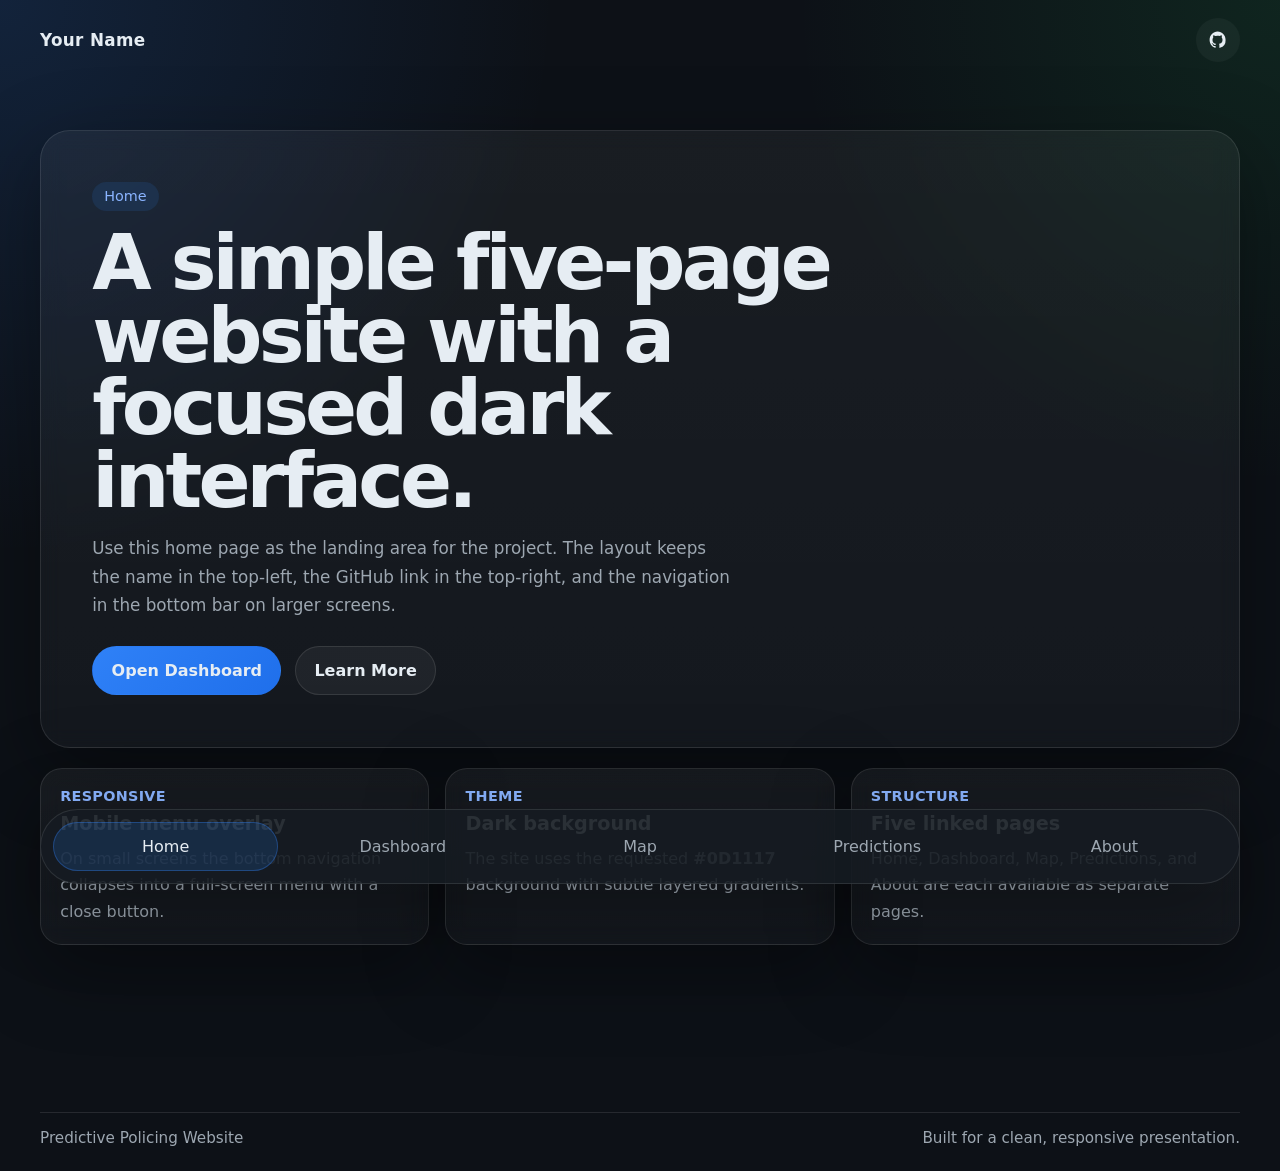
==== index.html @ 3b839e6a "Basic Structure - Done" ====
<!DOCTYPE html>
<html lang="en">
  <head>
    <meta charset="UTF-8" />
    <meta name="viewport" content="width=device-width, initial-scale=1.0" />
    <title>Home | Predictive Policing</title>
    <link rel="stylesheet" href="styles.css" />
    <script defer src="script.js"></script>
  </head>
  <body>
    <div class="site-shell">
      <header class="top-bar">
        <a class="brand" href="index.html">Your Name</a>
        <div class="top-actions">
          <a class="icon-button" href="https://github.com/" target="_blank" rel="noreferrer" aria-label="GitHub profile">
            <svg class="github-icon" viewBox="0 0 24 24" aria-hidden="true">
              <path d="M12 2C6.477 2 2 6.656 2 12.391c0 4.59 2.865 8.477 6.839 9.856.5.094.682-.224.682-.498 0-.246-.01-1.005-.015-1.822-2.782.623-3.37-1.215-3.37-1.215-.455-1.187-1.11-1.503-1.11-1.503-.908-.643.069-.63.069-.63 1.004.074 1.532 1.065 1.532 1.065.892 1.568 2.341 1.115 2.91.852.091-.666.35-1.115.635-1.371-2.22-.262-4.555-1.142-4.555-5.083 0-1.12.383-2.036 1.012-2.755-.102-.265-.439-1.333.097-2.78 0 0 .824-.27 2.701 1.053a9.06 9.06 0 0 1 2.457-.346c.833.004 1.673.118 2.457.346 1.875-1.323 2.698-1.053 2.698-1.053.538 1.447.2 2.515.098 2.78.63.719 1.01 1.635 1.01 2.755 0 3.951-2.34 4.817-4.568 5.074.359.319.678.947.678 1.91 0 1.379-.012 2.49-.012 2.829 0 .277.18.598.688.496A10.01 10.01 0 0 0 22 12.391C22 6.656 17.523 2 12 2Z" />
            </svg>
          </a>
          <button class="menu-button" type="button" data-menu-open aria-expanded="false" aria-controls="mobile-menu">
            Menu
          </button>
        </div>
      </header>

      <main class="main-content">
        <section class="page-hero">
          <div class="hero-card">
            <span class="kicker">Home</span>
            <h1 class="page-title">A simple five-page website with a focused dark interface.</h1>
            <p class="page-copy">
              Use this home page as the landing area for the project. The layout keeps the name in the top-left,
              the GitHub link in the top-right, and the navigation in the bottom bar on larger screens.
            </p>
            <div class="hero-actions">
              <a class="button primary" href="dashboard.html">Open Dashboard</a>
              <a class="button" href="about.html">Learn More</a>
            </div>
          </div>
        </section>

        <section class="page-grid">
          <article class="info-card span-4">
            <p class="card-label">Responsive</p>
            <h2 class="card-title">Mobile menu overlay</h2>
            <p class="card-text">On small screens the bottom navigation collapses into a full-screen menu with a close button.</p>
          </article>
          <article class="info-card span-4">
            <p class="card-label">Theme</p>
            <h2 class="card-title">Dark background</h2>
            <p class="card-text">The site uses the requested <strong>#0D1117</strong> background with subtle layered gradients.</p>
          </article>
          <article class="info-card span-4">
            <p class="card-label">Structure</p>
            <h2 class="card-title">Five linked pages</h2>
            <p class="card-text">Home, Dashboard, Map, Predictions, and About are each available as separate pages.</p>
          </article>
        </section>
      </main>

      <nav class="bottom-bar" aria-label="Primary navigation">
        <div class="bottom-nav">
          <a class="nav-link active" href="index.html">Home</a>
          <a class="nav-link" href="dashboard.html">Dashboard</a>
          <a class="nav-link" href="map.html">Map</a>
          <a class="nav-link" href="predictions.html">Predictions</a>
          <a class="nav-link" href="about.html">About</a>
        </div>
      </nav>

      <footer class="footer">
        <div class="footer-inner">
          <span>Predictive Policing Website</span>
          <span>Built for a clean, responsive presentation.</span>
        </div>
      </footer>
    </div>

    <div class="mobile-menu" id="mobile-menu" data-mobile-menu aria-hidden="true">
      <div class="mobile-menu-panel">
        <div class="mobile-menu-header">
          <span class="brand">Your Name</span>
          <button class="menu-close" type="button" data-menu-close>Close</button>
        </div>
        <div class="mobile-menu-links">
          <a class="mobile-menu-link active" href="index.html" data-menu-link>Home</a>
          <a class="mobile-menu-link" href="dashboard.html" data-menu-link>Dashboard</a>
          <a class="mobile-menu-link" href="map.html" data-menu-link>Map</a>
          <a class="mobile-menu-link" href="predictions.html" data-menu-link>Predictions</a>
          <a class="mobile-menu-link" href="about.html" data-menu-link>About</a>
        </div>
      </div>
    </div>
  </body>
</html>
---- styles.css ----
:root {
  color-scheme: dark;
  --bg: #0d1117;
  --panel: #161b22;
  --panel-2: #0f1720;
  --border: rgba(255, 255, 255, 0.1);
  --text: #e6edf3;
  --muted: #9da7b1;
  --accent: #2f81f7;
  --accent-2: #22c55e;
  --shadow: 0 24px 80px rgba(0, 0, 0, 0.35);
  --radius: 22px;
  --max-width: 1200px;
}

* {
  box-sizing: border-box;
}

html {
  scroll-behavior: smooth;
}

body {
  margin: 0;
  min-height: 100vh;
  font-family: Inter, ui-sans-serif, system-ui, -apple-system, BlinkMacSystemFont, "Segoe UI", sans-serif;
  background:
    radial-gradient(circle at top left, rgba(47, 129, 247, 0.16), transparent 32%),
    radial-gradient(circle at top right, rgba(34, 197, 94, 0.11), transparent 28%),
    var(--bg);
  color: var(--text);
}

body.menu-open {
  overflow: hidden;
}

a {
  color: inherit;
  text-decoration: none;
}

img,
svg {
  display: block;
}

.site-shell {
  min-height: 100vh;
  display: flex;
  flex-direction: column;
}

.top-bar,
.bottom-bar,
.footer-inner,
.page-main,
.page-hero,
.page-grid,
.mobile-menu-panel {
  width: min(var(--max-width), calc(100% - 2rem));
  margin: 0 auto;
}

.top-bar {
  display: flex;
  align-items: center;
  justify-content: space-between;
  gap: 1rem;
  padding: 1.1rem 0 0.75rem;
}

.brand {
  font-size: 1.05rem;
  font-weight: 700;
  letter-spacing: 0.02em;
}

.top-actions {
  display: flex;
  align-items: center;
  gap: 0.75rem;
}

.icon-button,
.menu-button,
.menu-close,
.nav-link {
  border: 1px solid transparent;
  transition: transform 180ms ease, border-color 180ms ease, background-color 180ms ease, color 180ms ease, opacity 180ms ease;
}

.icon-button,
.menu-button,
.menu-close {
  display: inline-flex;
  align-items: center;
  justify-content: center;
  cursor: pointer;
  border-radius: 999px;
  background: rgba(255, 255, 255, 0.04);
  color: var(--text);
}

.icon-button:hover,
.menu-button:hover,
.menu-close:hover,
.nav-link:hover {
  transform: translateY(-1px);
  border-color: rgba(255, 255, 255, 0.14);
}

.icon-button {
  width: 2.75rem;
  height: 2.75rem;
}

.github-icon {
  width: 1.2rem;
  height: 1.2rem;
  fill: currentColor;
}

.menu-button,
.menu-close {
  gap: 0.5rem;
  padding: 0.8rem 1rem;
  font: inherit;
}

.menu-button {
  display: none;
}

.main-content {
  flex: 1;
  padding: 0.5rem 0 2rem;
}

.page-hero {
  padding: 3rem 0 1.25rem;
}

.hero-card,
.info-card,
.metric-card,
.panel,
.mobile-menu-panel {
  background: linear-gradient(180deg, rgba(255, 255, 255, 0.05), rgba(255, 255, 255, 0.03));
  border: 1px solid var(--border);
  box-shadow: var(--shadow);
  backdrop-filter: blur(10px);
}

.hero-card {
  border-radius: calc(var(--radius) + 8px);
  padding: clamp(1.5rem, 4vw, 3.5rem);
}

.kicker {
  display: inline-flex;
  align-items: center;
  gap: 0.5rem;
  margin-bottom: 1rem;
  padding: 0.4rem 0.75rem;
  border-radius: 999px;
  background: rgba(47, 129, 247, 0.12);
  color: #8ab4ff;
  font-size: 0.9rem;
}

.page-title {
  margin: 0;
  max-width: 14ch;
  font-size: clamp(2.25rem, 6vw, 4.8rem);
  line-height: 0.95;
  letter-spacing: -0.05em;
}

.page-copy {
  max-width: 60ch;
  margin: 1rem 0 0;
  color: var(--muted);
  font-size: 1.05rem;
  line-height: 1.7;
}

.hero-actions {
  display: flex;
  flex-wrap: wrap;
  gap: 0.85rem;
  margin-top: 1.6rem;
}

.button {
  display: inline-flex;
  align-items: center;
  justify-content: center;
  gap: 0.5rem;
  padding: 0.9rem 1.15rem;
  border-radius: 999px;
  border: 1px solid var(--border);
  font-weight: 600;
  background: rgba(255, 255, 255, 0.05);
  color: var(--text);
}

.button.primary {
  background: linear-gradient(135deg, var(--accent), #1f6feb);
  border-color: transparent;
}

.page-grid {
  display: grid;
  grid-template-columns: repeat(12, 1fr);
  gap: 1rem;
  padding-bottom: 1.5rem;
}

.info-card,
.metric-card,
.panel {
  border-radius: var(--radius);
}

.info-card,
.panel {
  padding: 1.2rem;
}

.metric-card {
  padding: 1rem;
}

.page-grid .span-4 {
  grid-column: span 4;
}

.page-grid .span-6 {
  grid-column: span 6;
}

.page-grid .span-8 {
  grid-column: span 8;
}

.page-grid .span-12 {
  grid-column: span 12;
}

.card-label {
  margin: 0 0 0.5rem;
  color: #8ab4ff;
  font-size: 0.9rem;
  font-weight: 600;
  letter-spacing: 0.02em;
  text-transform: uppercase;
}

.card-title {
  margin: 0;
  font-size: 1.2rem;
}

.card-text {
  margin: 0.7rem 0 0;
  color: var(--muted);
  line-height: 1.65;
}

.metric-number {
  display: block;
  margin-bottom: 0.35rem;
  font-size: 2rem;
  font-weight: 800;
}

.metric-text {
  color: var(--muted);
}

.bottom-bar {
  position: sticky;
  bottom: 0;
  margin-top: auto;
  padding: 0.25rem 0 1rem;
}

.bottom-nav {
  display: flex;
  align-items: center;
  justify-content: space-between;
  gap: 0.75rem;
  padding: 0.75rem;
  border-radius: 999px;
  background: rgba(22, 27, 34, 0.9);
  border: 1px solid var(--border);
  box-shadow: var(--shadow);
}

.nav-link {
  flex: 1;
  text-align: center;
  padding: 0.85rem 0.9rem;
  border-radius: 999px;
  color: var(--muted);
  background: transparent;
}

.nav-link.active {
  color: var(--text);
  background: rgba(47, 129, 247, 0.16);
  border-color: rgba(47, 129, 247, 0.35);
}

.footer {
  padding: 1rem 0 1.5rem;
}

.footer-inner {
  padding-top: 1rem;
  border-top: 1px solid var(--border);
  color: var(--muted);
  font-size: 0.95rem;
  display: flex;
  align-items: center;
  justify-content: space-between;
  gap: 1rem;
}

.mobile-menu {
  position: fixed;
  inset: 0;
  z-index: 50;
  display: grid;
  place-items: center;
  background: rgba(13, 17, 23, 0.92);
  opacity: 0;
  pointer-events: none;
  transition: opacity 220ms ease;
}

.mobile-menu.is-open {
  opacity: 1;
  pointer-events: auto;
}

.mobile-menu-panel {
  display: flex;
  flex-direction: column;
  gap: 1rem;
  width: min(100% - 1.5rem, 560px);
  padding: 1.2rem;
  border-radius: 28px;
}

.mobile-menu-header {
  display: flex;
  align-items: center;
  justify-content: space-between;
  gap: 1rem;
}

.mobile-menu-links {
  display: grid;
  gap: 0.75rem;
}

.mobile-menu-link {
  padding: 1rem 1.1rem;
  border-radius: 18px;
  background: rgba(255, 255, 255, 0.04);
  border: 1px solid var(--border);
  color: var(--text);
  font-weight: 600;
}

.mobile-menu-link.active {
  background: rgba(47, 129, 247, 0.16);
  border-color: rgba(47, 129, 247, 0.35);
}

@media (max-width: 900px) {
  .page-grid .span-4,
  .page-grid .span-6,
  .page-grid .span-8 {
    grid-column: span 12;
  }
}

@media (max-width: 760px) {
  .menu-button {
    display: inline-flex;
  }

  .bottom-bar {
    display: none;
  }

  .top-bar,
  .footer-inner,
  .page-main,
  .page-hero,
  .page-grid {
    width: min(calc(100% - 1.2rem), var(--max-width));
  }

  .brand {
    font-size: 1rem;
  }

  .top-actions {
    gap: 0.5rem;
  }

  .hero-card {
    padding: 1.35rem;
  }

  .page-title {
    max-width: 10ch;
  }

  .footer-inner {
    flex-direction: column;
    align-items: flex-start;
  }
}
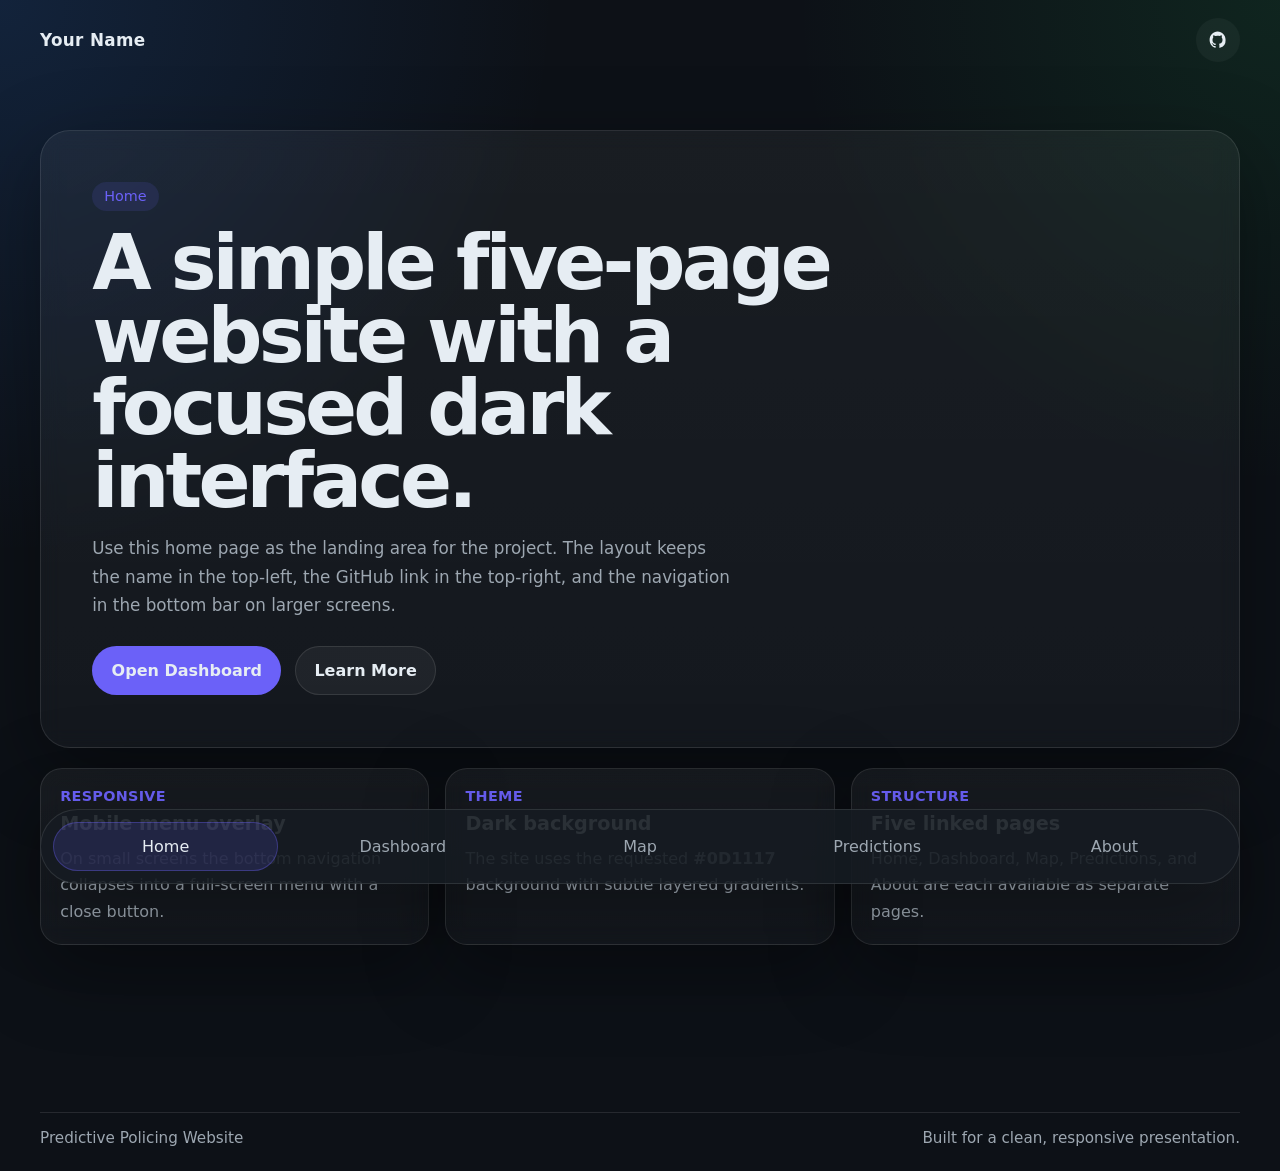
==== commit 7ac32197: "Colors Fixed Nav Bar Fixed" ====
--- a/index.html
+++ b/index.html
@@ -17,8 +17,10 @@
               <path d="M12 2C6.477 2 2 6.656 2 12.391c0 4.59 2.865 8.477 6.839 9.856.5.094.682-.224.682-.498 0-.246-.01-1.005-.015-1.822-2.782.623-3.37-1.215-3.37-1.215-.455-1.187-1.11-1.503-1.11-1.503-.908-.643.069-.63.069-.63 1.004.074 1.532 1.065 1.532 1.065.892 1.568 2.341 1.115 2.91.852.091-.666.35-1.115.635-1.371-2.22-.262-4.555-1.142-4.555-5.083 0-1.12.383-2.036 1.012-2.755-.102-.265-.439-1.333.097-2.78 0 0 .824-.27 2.701 1.053a9.06 9.06 0 0 1 2.457-.346c.833.004 1.673.118 2.457.346 1.875-1.323 2.698-1.053 2.698-1.053.538 1.447.2 2.515.098 2.78.63.719 1.01 1.635 1.01 2.755 0 3.951-2.34 4.817-4.568 5.074.359.319.678.947.678 1.91 0 1.379-.012 2.49-.012 2.829 0 .277.18.598.688.496A10.01 10.01 0 0 0 22 12.391C22 6.656 17.523 2 12 2Z" />
             </svg>
           </a>
-          <button class="menu-button" type="button" data-menu-open aria-expanded="false" aria-controls="mobile-menu">
-            Menu
+          <button class="menu-button" type="button" data-menu-open aria-label="Open menu" aria-expanded="false" aria-controls="mobile-menu">
+            <svg class="menu-icon" viewBox="0 0 24 24" aria-hidden="true">
+              <path d="M4 7h16M4 12h16M4 17h16" />
+            </svg>
           </button>
         </div>
       </header>
@@ -80,7 +82,11 @@
       <div class="mobile-menu-panel">
         <div class="mobile-menu-header">
           <span class="brand">Your Name</span>
-          <button class="menu-close" type="button" data-menu-close>Close</button>
+          <button class="menu-close" type="button" data-menu-close aria-label="Close menu">
+            <svg class="menu-icon" viewBox="0 0 24 24" aria-hidden="true">
+              <path d="M6 6l12 12M18 6L6 18" />
+            </svg>
+          </button>
         </div>
         <div class="mobile-menu-links">
           <a class="mobile-menu-link active" href="index.html" data-menu-link>Home</a>
--- a/styles.css
+++ b/styles.css
@@ -6,7 +6,7 @@
   --border: rgba(255, 255, 255, 0.1);
   --text: #e6edf3;
   --muted: #9da7b1;
-  --accent: #2f81f7;
+  --accent: #6b61f8;
   --accent-2: #22c55e;
   --shadow: 0 24px 80px rgba(0, 0, 0, 0.35);
   --radius: 22px;
@@ -124,9 +124,19 @@
 
 .menu-button,
 .menu-close {
-  gap: 0.5rem;
-  padding: 0.8rem 1rem;
-  font: inherit;
+  width: 2.75rem;
+  height: 2.75rem;
+  padding: 0;
+}
+
+.menu-icon {
+  width: 1.25rem;
+  height: 1.25rem;
+  stroke: currentColor;
+  fill: none;
+  stroke-width: 2;
+  stroke-linecap: round;
+  stroke-linejoin: round;
 }
 
 .menu-button {
@@ -165,8 +175,8 @@
   margin-bottom: 1rem;
   padding: 0.4rem 0.75rem;
   border-radius: 999px;
-  background: rgba(47, 129, 247, 0.12);
-  color: #8ab4ff;
+  background: rgba(107, 97, 248, 0.12);
+  color: #6b61f8;
   font-size: 0.9rem;
 }
 
@@ -207,7 +217,7 @@
 }
 
 .button.primary {
-  background: linear-gradient(135deg, var(--accent), #1f6feb);
+  background: linear-gradient(135deg, var(--accent), #6b61f8);
   border-color: transparent;
 }
 
@@ -251,7 +261,7 @@
 
 .card-label {
   margin: 0 0 0.5rem;
-  color: #8ab4ff;
+  color: #6b61f8;
   font-size: 0.9rem;
   font-weight: 600;
   letter-spacing: 0.02em;
@@ -310,8 +320,8 @@
 
 .nav-link.active {
   color: var(--text);
-  background: rgba(47, 129, 247, 0.16);
-  border-color: rgba(47, 129, 247, 0.35);
+  background: rgba(107, 97, 248, 0.16);
+  border-color: rgba(107, 97, 248, 0.35);
 }
 
 .footer {
@@ -374,11 +384,12 @@
   border: 1px solid var(--border);
   color: var(--text);
   font-weight: 600;
+  text-align: center;
 }
 
 .mobile-menu-link.active {
-  background: rgba(47, 129, 247, 0.16);
-  border-color: rgba(47, 129, 247, 0.35);
+  background: rgba(107, 97, 248, 0.16);
+  border-color: rgba(107, 97, 248, 0.35);
 }
 
 @media (max-width: 900px) {
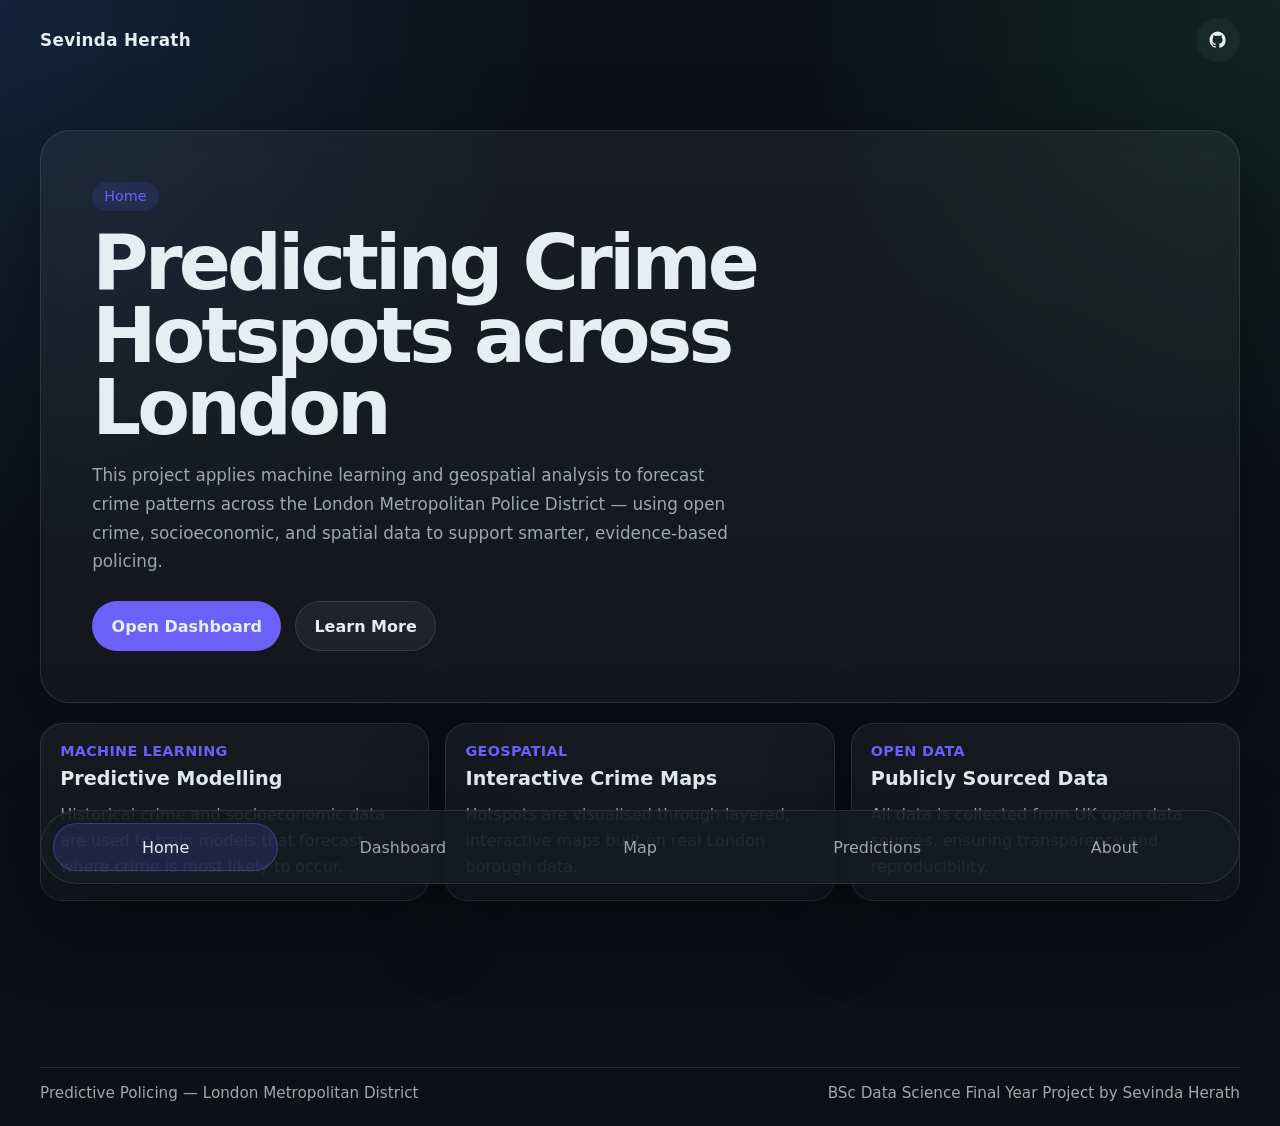
==== commit 1fe37619: "Home Page - Done, Header &  Footer Updated" ====
--- a/index.html
+++ b/index.html
@@ -10,9 +10,9 @@
   <body>
     <div class="site-shell">
       <header class="top-bar">
-        <a class="brand" href="index.html">Your Name</a>
+        <a class="brand" href="https://sevinda-herath.github.io/" target="_blank" rel="noreferrer">Sevinda Herath</a>
         <div class="top-actions">
-          <a class="icon-button" href="https://github.com/" target="_blank" rel="noreferrer" aria-label="GitHub profile">
+          <a class="icon-button" href="https://github.com/Sevinda-Herath" target="_blank" rel="noreferrer" aria-label="GitHub profile">
             <svg class="github-icon" viewBox="0 0 24 24" aria-hidden="true">
               <path d="M12 2C6.477 2 2 6.656 2 12.391c0 4.59 2.865 8.477 6.839 9.856.5.094.682-.224.682-.498 0-.246-.01-1.005-.015-1.822-2.782.623-3.37-1.215-3.37-1.215-.455-1.187-1.11-1.503-1.11-1.503-.908-.643.069-.63.069-.63 1.004.074 1.532 1.065 1.532 1.065.892 1.568 2.341 1.115 2.91.852.091-.666.35-1.115.635-1.371-2.22-.262-4.555-1.142-4.555-5.083 0-1.12.383-2.036 1.012-2.755-.102-.265-.439-1.333.097-2.78 0 0 .824-.27 2.701 1.053a9.06 9.06 0 0 1 2.457-.346c.833.004 1.673.118 2.457.346 1.875-1.323 2.698-1.053 2.698-1.053.538 1.447.2 2.515.098 2.78.63.719 1.01 1.635 1.01 2.755 0 3.951-2.34 4.817-4.568 5.074.359.319.678.947.678 1.91 0 1.379-.012 2.49-.012 2.829 0 .277.18.598.688.496A10.01 10.01 0 0 0 22 12.391C22 6.656 17.523 2 12 2Z" />
             </svg>
@@ -29,10 +29,9 @@
         <section class="page-hero">
           <div class="hero-card">
             <span class="kicker">Home</span>
-            <h1 class="page-title">A simple five-page website with a focused dark interface.</h1>
+            <h1 class="page-title">Predicting Crime Hotspots across London</h1>
             <p class="page-copy">
-              Use this home page as the landing area for the project. The layout keeps the name in the top-left,
-              the GitHub link in the top-right, and the navigation in the bottom bar on larger screens.
+             This project applies machine learning and geospatial analysis to forecast crime patterns across the London Metropolitan Police District — using open crime, socioeconomic, and spatial data to support smarter, evidence-based policing.
             </p>
             <div class="hero-actions">
               <a class="button primary" href="dashboard.html">Open Dashboard</a>
@@ -43,19 +42,19 @@
 
         <section class="page-grid">
           <article class="info-card span-4">
-            <p class="card-label">Responsive</p>
-            <h2 class="card-title">Mobile menu overlay</h2>
-            <p class="card-text">On small screens the bottom navigation collapses into a full-screen menu with a close button.</p>
+            <p class="card-label">MACHINE LEARNING</p>
+            <h2 class="card-title">Predictive Modelling</h2>
+            <p class="card-text">Historical crime and socioeconomic data are used to train models that forecast where crime is most likely to occur.</p>
           </article>
           <article class="info-card span-4">
-            <p class="card-label">Theme</p>
-            <h2 class="card-title">Dark background</h2>
-            <p class="card-text">The site uses the requested <strong>#0D1117</strong> background with subtle layered gradients.</p>
+            <p class="card-label">GEOSPATIAL</p>
+            <h2 class="card-title">Interactive Crime Maps</h2>
+            <p class="card-text">Hotspots are visualised through layered, interactive maps built on real London borough data.</p>
           </article>
           <article class="info-card span-4">
-            <p class="card-label">Structure</p>
-            <h2 class="card-title">Five linked pages</h2>
-            <p class="card-text">Home, Dashboard, Map, Predictions, and About are each available as separate pages.</p>
+            <p class="card-label">OPEN DATA</p>
+            <h2 class="card-title">Publicly Sourced Data</h2>
+            <p class="card-text">All data is collected from UK open data sources, ensuring transparency and reproducibility.</p>
           </article>
         </section>
       </main>
@@ -72,8 +71,8 @@
 
       <footer class="footer">
         <div class="footer-inner">
-          <span>Predictive Policing Website</span>
-          <span>Built for a clean, responsive presentation.</span>
+          <span>Predictive Policing — London Metropolitan District</span>
+          <span>BSc Data Science Final Year Project by <a href="https://sevinda-herath.github.io" target="_blank">Sevinda Herath</a></span>
         </div>
       </footer>
     </div>
@@ -81,7 +80,7 @@
     <div class="mobile-menu" id="mobile-menu" data-mobile-menu aria-hidden="true">
       <div class="mobile-menu-panel">
         <div class="mobile-menu-header">
-          <span class="brand">Your Name</span>
+          <span class="brand">Sevinda Herath</span>
           <button class="menu-close" type="button" data-menu-close aria-label="Close menu">
             <svg class="menu-icon" viewBox="0 0 24 24" aria-hidden="true">
               <path d="M6 6l12 12M18 6L6 18" />
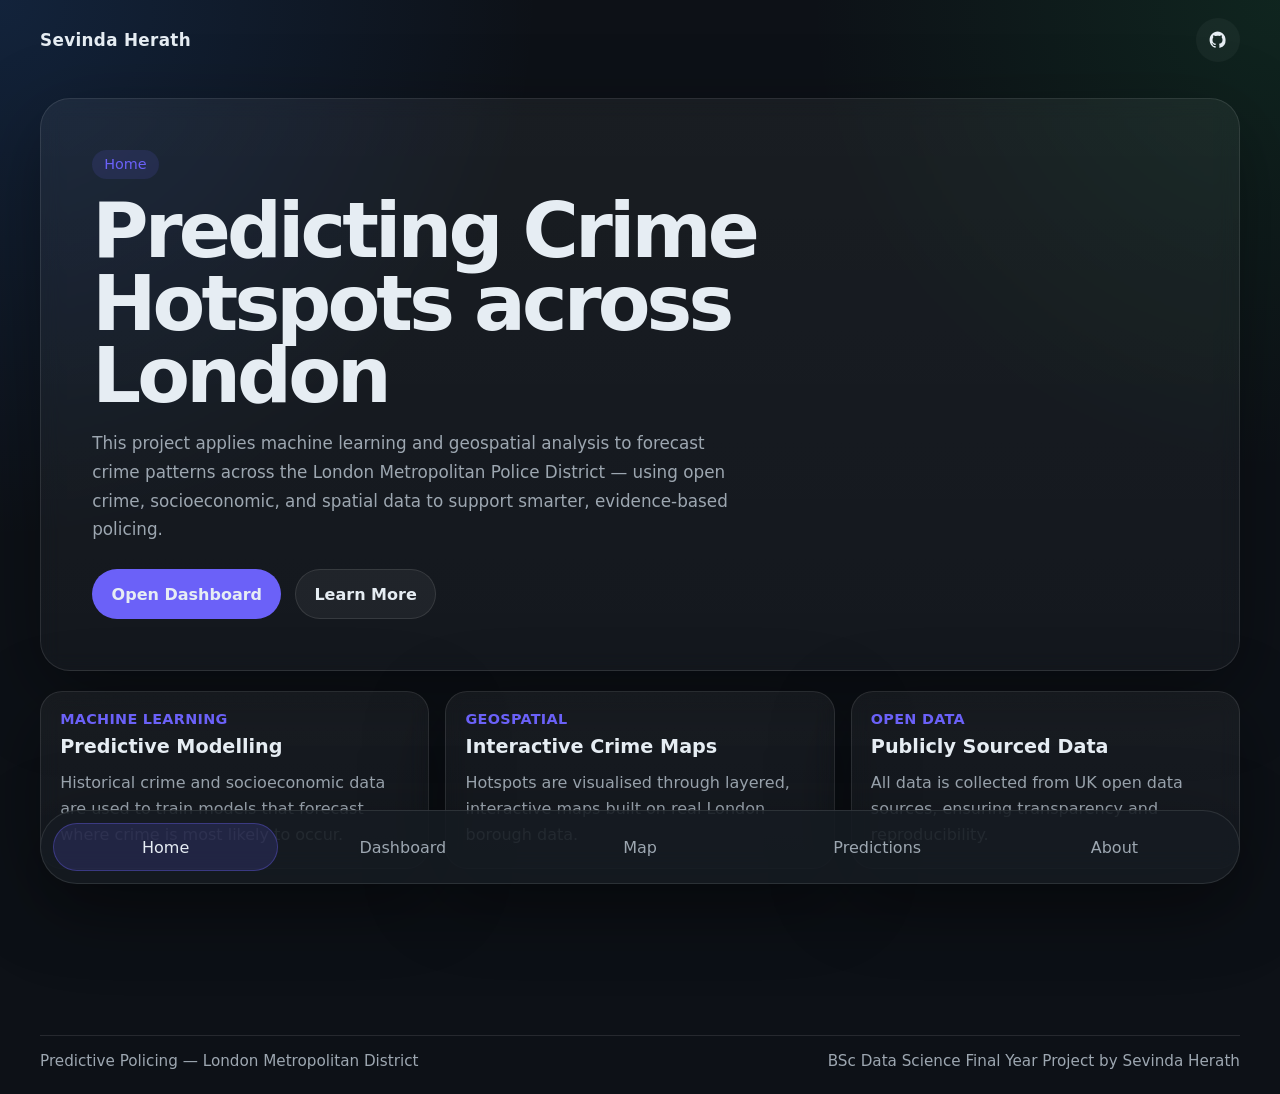
==== commit 07433f10: "Meta Data and Logos Added" ====
--- a/index.html
+++ b/index.html
@@ -3,6 +3,62 @@
   <head>
     <meta charset="UTF-8" />
     <meta name="viewport" content="width=device-width, initial-scale=1.0" />
+
+    <!-- ═══════════════════════════════════════════
+         PRIMARY SEO META TAGS
+    ═══════════════════════════════════════════ -->
+    <title>Predictive Policing London | Crime Hotspot Forecasting with Machine Learning</title>
+    <meta name="description" content="A data science project using machine learning and geospatial analysis to predict and visualise crime hotspots across the London Metropolitan Police District using open crime and socioeconomic data." />
+    <meta name="keywords" content="predictive policing, crime hotspot prediction, London crime map, machine learning crime, geospatial analysis, Metropolitan Police, crime data London, data science policing" />
+    <meta name="author" content="Sevinda Herath" />
+    <meta name="robots" content="index, follow" />
+    <link rel="canonical" href="https://sevinda-herath.github.io/index.html" />
+
+    <!-- ═══════════════════════════════════════════
+         OPEN GRAPH (Facebook, LinkedIn previews)
+    ═══════════════════════════════════════════ -->
+    <meta property="og:type" content="website" />
+    <meta property="og:title" content="Predictive Policing London | Crime Hotspot Forecasting" />
+    <meta property="og:description" content="Explore interactive crime hotspot maps and machine learning predictions for the London Metropolitan Police District. A BSc Data Science final year project by Sevinda Herath." />
+    <meta property="og:url" content="https://sevinda-herath.github.io/" />
+    <meta property="og:site_name" content="Predictive Policing London" />
+    <!-- Add your own preview image below (1200x630px recommended) -->
+    <!-- <meta property="og:image" content="https://sevinda-herath.github.io/preview.png" /> -->
+
+    <!-- ═══════════════════════════════════════════
+         TWITTER CARD
+    ═══════════════════════════════════════════ -->
+    <meta name="twitter:card" content="summary_large_image" />
+    <meta name="twitter:title" content="Predictive Policing London | Crime Hotspot Forecasting" />
+    <meta name="twitter:description" content="Machine learning and geospatial analysis applied to crime prediction across London boroughs. Interactive maps, dashboards, and predictive models." />
+    <!-- <meta name="twitter:image" content="https://sevinda-herath.github.io/preview.png" /> -->
+
+    <!-- ═══════════════════════════════════════════
+         STRUCTURED DATA (Google Rich Results)
+    ═══════════════════════════════════════════ -->
+    <script type="application/ld+json">
+    {
+      "@context": "https://schema.org",
+      "@type": "WebSite",
+      "name": "Predictive Policing London",
+      "url": "https://sevinda-herath.github.io/",
+      "description": "A BSc Data Science final year project using machine learning and geospatial analysis to predict crime hotspots across the London Metropolitan Police District.",
+      "author": {
+        "@type": "Person",
+        "name": "Sevinda Herath",
+        "url": "https://sevinda-herath.github.io/"
+      }
+    }
+    </script>
+
+    <!-- ═══════════════════════════════════════════
+         FAVICON
+    ═══════════════════════════════════════════ -->
+  <link rel="icon" type="image/png" sizes="32x32" href="favicon_32.png" />
+  <link rel="icon" type="image/png" sizes="192x192" href="favicon_192.png" />
+  <link rel="apple-touch-icon" href="favicon_192.png" />
+
+
     <title>Home | Predictive Policing</title>
     <link rel="stylesheet" href="styles.css" />
     <script defer src="script.js"></script>
--- a/styles.css
+++ b/styles.css
@@ -149,7 +149,7 @@
 }
 
 .page-hero {
-  padding: 3rem 0 1.25rem;
+  padding: 1rem 0 1.25rem;
 }
 
 .hero-card,
